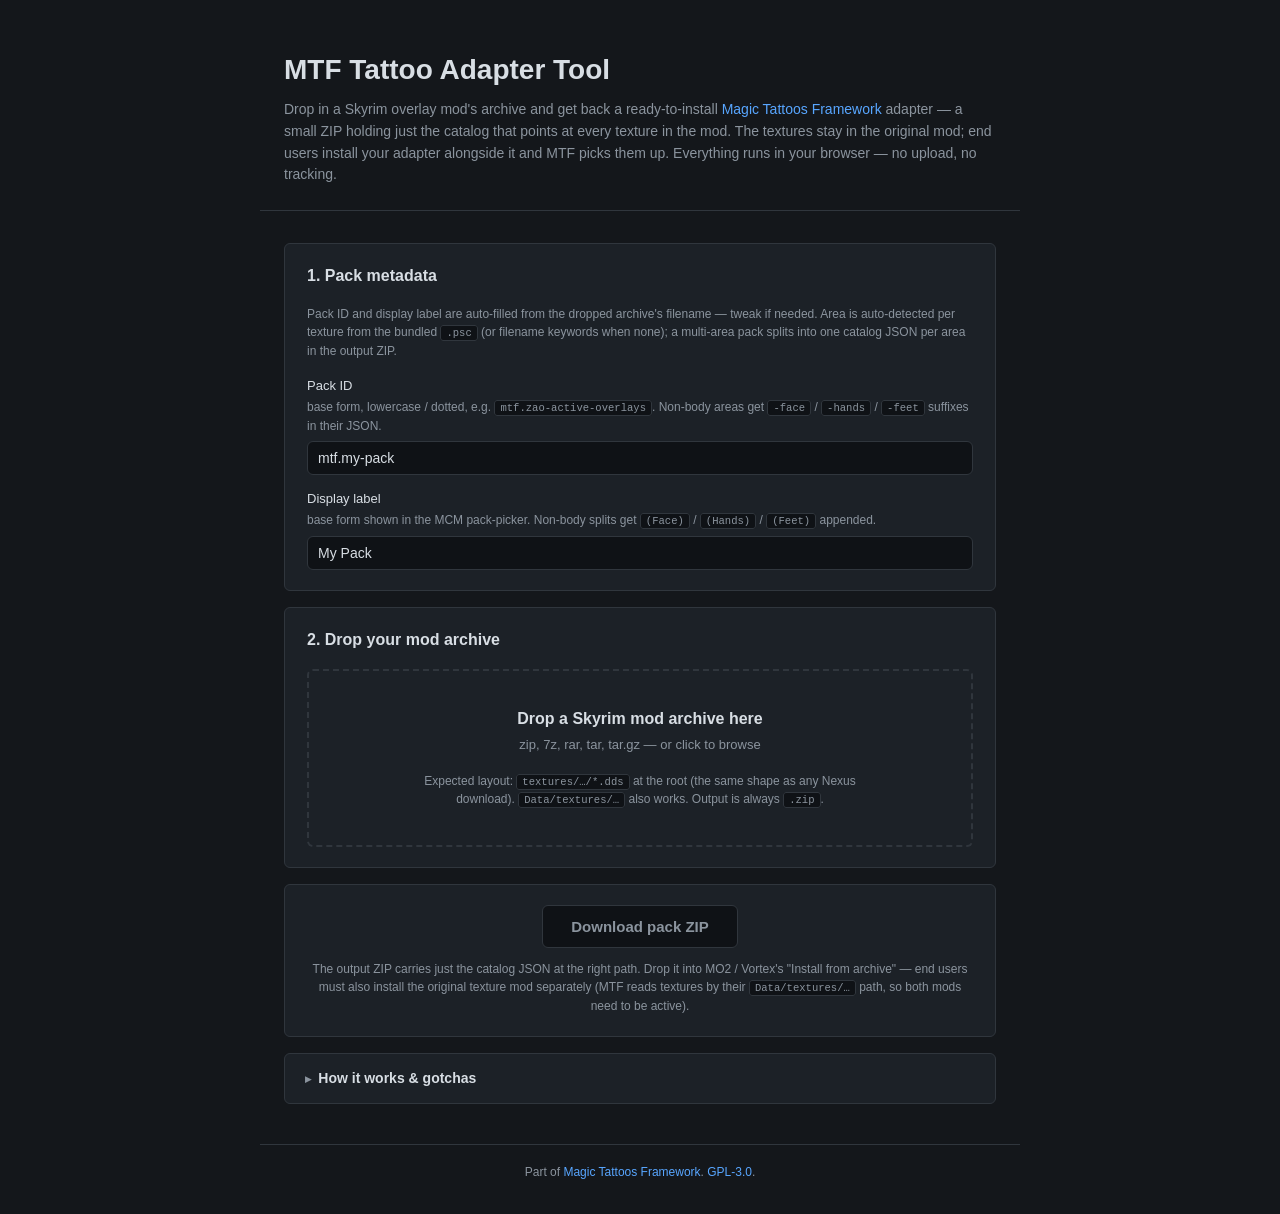
==== tools/tattoo-adapter-tool/index.html @ 71a44bf6 "refactor: rename web pack builder → MTF Tattoo Adapter Tool Renames the browser tool that converts a" ====
<!DOCTYPE html>
<html lang="en">
<head>
    <meta charset="UTF-8">
    <meta name="viewport" content="width=device-width, initial-scale=1.0">
    <title>MTF Tattoo Adapter Tool</title>
    <link rel="stylesheet" href="style.css">
</head>
<body>
    <header>
        <h1>MTF Tattoo Adapter Tool</h1>
        <p class="subtitle">
            Drop in a Skyrim overlay mod's archive and get back a ready-to-install
            <a href="https://github.com/levchimik/magic-tattoos-framework" target="_blank" rel="noopener">Magic Tattoos Framework</a>
            adapter &mdash; a small ZIP holding just the catalog that points at
            every texture in the mod. The textures stay in the original mod;
            end users install your adapter alongside it and MTF picks them up.
            Everything runs in your browser &mdash; no upload, no tracking.
        </p>
    </header>

    <main>
        <section class="form-card">
            <h2>1. Pack metadata</h2>
            <p class="form-hint">
                Pack ID and display label are auto-filled from the dropped
                archive's filename &mdash; tweak if needed. Area is
                auto-detected per texture from the bundled <code>.psc</code>
                (or filename keywords when none); a multi-area pack splits
                into one catalog JSON per area in the output ZIP.
            </p>

            <label for="packId">
                Pack ID
                <span class="hint">
                    base form, lowercase / dotted, e.g.
                    <code>mtf.zao-active-overlays</code>. Non-body areas get
                    <code>-face</code> / <code>-hands</code> / <code>-feet</code>
                    suffixes in their JSON.
                </span>
            </label>
            <input
                type="text"
                id="packId"
                value="mtf.my-pack"
                pattern="^mtf\.[a-z0-9][a-z0-9._\-]*$"
                required
                spellcheck="false"
                autocomplete="off">

            <label for="packLabel">
                Display label
                <span class="hint">
                    base form shown in the MCM pack-picker. Non-body splits
                    get <code>(Face)</code> / <code>(Hands)</code> /
                    <code>(Feet)</code> appended.
                </span>
            </label>
            <input
                type="text"
                id="packLabel"
                value="My Pack"
                required
                autocomplete="off">
        </section>

        <section class="drop-card">
            <h2>2. Drop your mod archive</h2>
            <div id="dropZone" class="drop-zone" tabindex="0" role="button" aria-label="Drop an archive here or click to browse">
                <div class="drop-prompt">
                    <strong>Drop a Skyrim mod archive here</strong>
                    <span>zip, 7z, rar, tar, tar.gz &mdash; or click to browse</span>
                    <p class="drop-hint">
                        Expected layout: <code>textures/&hellip;/*.dds</code> at the root
                        (the same shape as any Nexus download).
                        <code>Data/textures/&hellip;</code> also works.
                        Output is always <code>.zip</code>.
                    </p>
                </div>
                <input type="file" id="fileInput" accept=".zip,.7z,.rar,.tar,.tgz,.tar.gz,.iso" hidden>
            </div>
            <div id="dropMeta" class="drop-meta" hidden></div>
        </section>

        <section class="status-card" id="statusCard" hidden>
            <h2>3. Conversion report</h2>
            <div id="statusContent"></div>
        </section>

        <section class="action-card">
            <button id="downloadBtn" type="button" disabled>
                Download pack ZIP
            </button>
            <p class="action-hint">
                The output ZIP carries just the catalog JSON at the right
                path. Drop it into MO2 / Vortex's "Install from archive" &mdash;
                end users must also install the original texture mod separately
                (MTF reads textures by their <code>Data/textures/&hellip;</code>
                path, so both mods need to be active).
            </p>
        </section>

        <details class="help-card">
            <summary>How it works &amp; gotchas</summary>
            <div class="help-body">
                <p>
                    <strong>What gets written.</strong> The output ZIP contains a
                    single JSON file at
                    <code>SKSE/Plugins/StorageUtilData/MagicTattoosFramework/visuals/&lt;packid&gt;.json</code>.
                    For every <code>.dds</code> the tool finds under <code>textures/</code>,
                    it adds one entry with <code>id</code> = <code>label</code> = the filename
                    stem (no extension), a single layer pointing at the texture,
                    and the area you picked.
                </p>
                <p>
                    <strong>Why no textures in the output?</strong> Content packs are
                    pointer-only by convention &mdash; the catalog references textures
                    at their <code>Data/textures/&hellip;</code> paths, and the end user
                    is expected to have the source texture mod already installed. This
                    matches every shipping pack in the framework's
                    <a href="https://github.com/levchimik/magic-tattoos-framework/tree/main/content-packs" target="_blank" rel="noopener">content-packs/</a>
                    directory, and sidesteps redistribution / permission concerns.
                </p>
                <p>
                    <strong>No previews.</strong> Browsers can't render <code>.dds</code> natively;
                    the tool doesn't try. If you want to verify visuals you'll need
                    your usual texture viewer (or just test in-game).
                </p>
                <p>
                    <strong>Multi-layer packs.</strong> If your pack has a base + glow pair
                    (e.g. <code>actors/.../foo/001.dds</code> + <code>actors/.../foo-glow/001.dds</code>)
                    you'll get two separate entries. Open the generated JSON in a
                    text editor and merge the layers manually &mdash; the format is
                    one <code>"layers": [&hellip;]</code> array per entry, just add the second
                    texture object next to the first. <a href="https://github.com/levchimik/magic-tattoos-framework/blob/main/docs/CONTENT_PACKS.md" target="_blank" rel="noopener">Schema reference</a>.
                </p>
                <p>
                    <strong>Renaming entries.</strong> Filenames make for ugly MCM
                    dropdowns. Open the JSON and edit the <code>label</code> fields to
                    whatever reads well ("Mark 001" beats "001"). <code>id</code> values
                    must stay unique within the pack but are otherwise free-form.
                </p>
                <p>
                    <strong>.psc as the source of truth.</strong> If a Papyrus script
                    is bundled with the archive, the tool uses it to (1) supply
                    human-readable entry labels and (2) DECIDE WHICH textures to
                    catalog &mdash; any <code>.dds</code> not registered in the .psc
                    is skipped. Authors often leave unused / draft textures alongside
                    the script; respecting the .psc avoids surfacing those. If you
                    want every <code>.dds</code> regardless, pre-extract the archive
                    and remove the <code>.psc</code> before re-zipping.
                </p>
                <p>
                    <strong>Privacy.</strong> Everything happens in your browser.
                    Your archive never touches a server. View page source or open dev
                    tools to verify.
                </p>
                <p class="help-meta">
                    Powered by <a href="https://stuk.github.io/jszip/" target="_blank" rel="noopener">JSZip</a>
                    and <a href="https://github.com/nika-begiashvili/libarchivejs" target="_blank" rel="noopener">libarchive.js</a>.
                    Source: <a href="https://github.com/levchimik/magic-tattoos-framework/tree/main/tools/tattoo-adapter-tool" target="_blank" rel="noopener">tools/tattoo-adapter-tool/</a>.
                </p>
            </div>
        </details>
    </main>

    <footer>
        <p>
            Part of <a href="https://github.com/levchimik/magic-tattoos-framework" target="_blank" rel="noopener">Magic Tattoos Framework</a>.
            <a href="https://github.com/levchimik/magic-tattoos-framework/blob/main/LICENSE" target="_blank" rel="noopener">GPL-3.0</a>.
        </p>
    </footer>

    <!-- JSZip is loaded as a classic script so it exposes the `JSZip`
         global the app.js module reads. libarchive.js is itself an ES
         module, imported by app.js. -->
    <script src="vendor/jszip.min.js"></script>
    <script type="module" src="app.js"></script>
</body>
</html>
---- tools/tattoo-adapter-tool/style.css ----
/* MTF Tattoo Adapter Tool — minimal dark UI, no framework. */

:root {
    --bg:        #14171b;
    --bg-card:   #1c2127;
    --bg-input:  #0f1216;
    --fg:        #d8dee4;
    --fg-muted:  #8b949e;
    --accent:    #58a6ff;
    --accent-fg: #ffffff;
    --warn:      #f0883e;
    --error:     #f85149;
    --success:   #56d364;
    --border:    #30363d;
    --code-bg:   #0f1216;
    --radius:    6px;
    --gap:       16px;
}

* {
    box-sizing: border-box;
}

html, body {
    margin: 0;
    padding: 0;
    background: var(--bg);
    color: var(--fg);
    font-family: -apple-system, BlinkMacSystemFont, "Segoe UI", Roboto, "Helvetica Neue", Arial, sans-serif;
    font-size: 15px;
    line-height: 1.55;
}

header, main, footer {
    max-width: 760px;
    margin: 0 auto;
    padding: 0 24px;
}

header {
    padding-top: 48px;
    padding-bottom: 24px;
    border-bottom: 1px solid var(--border);
    margin-bottom: 32px;
}

header h1 {
    font-size: 28px;
    margin: 0 0 8px;
    font-weight: 600;
}

.subtitle {
    color: var(--fg-muted);
    margin: 0;
    font-size: 14px;
}

a {
    color: var(--accent);
    text-decoration: none;
}

a:hover {
    text-decoration: underline;
}

code {
    font-family: "SF Mono", Menlo, Consolas, "Liberation Mono", monospace;
    font-size: 0.88em;
    background: var(--code-bg);
    padding: 1px 5px;
    border-radius: 3px;
    border: 1px solid var(--border);
}

section {
    background: var(--bg-card);
    border: 1px solid var(--border);
    border-radius: var(--radius);
    padding: 20px 22px;
    margin-bottom: var(--gap);
}

section h2 {
    margin: 0 0 16px;
    font-size: 16px;
    font-weight: 600;
    color: var(--fg);
}

/* ─── Form ──────────────────────────────────────────────────────────────── */
.form-card .form-hint {
    margin: 0 0 16px;
    color: var(--fg-muted);
    font-size: 12px;
    line-height: 1.5;
}
.form-card .form-hint strong {
    color: var(--fg);
    font-weight: 600;
}

.form-card label {
    display: block;
    margin-top: 14px;
    margin-bottom: 6px;
    font-size: 13px;
    font-weight: 500;
}

.form-card label:first-of-type {
    margin-top: 0;
}

.form-card .hint {
    display: block;
    font-weight: 400;
    color: var(--fg-muted);
    font-size: 12px;
    margin-top: 2px;
}

.form-card input,
.form-card select {
    width: 100%;
    padding: 8px 10px;
    background: var(--bg-input);
    color: var(--fg);
    border: 1px solid var(--border);
    border-radius: var(--radius);
    font-family: inherit;
    font-size: 14px;
    outline: none;
    transition: border-color 0.15s;
}

.form-card input:focus,
.form-card select:focus {
    border-color: var(--accent);
}

.form-card input:invalid:not(:placeholder-shown) {
    border-color: var(--error);
}

/* ─── Drop zone ─────────────────────────────────────────────────────────── */
.drop-zone {
    border: 2px dashed var(--border);
    border-radius: var(--radius);
    padding: 36px 24px;
    text-align: center;
    cursor: pointer;
    transition: border-color 0.15s, background 0.15s;
    outline: none;
}

.drop-zone:hover,
.drop-zone:focus,
.drop-zone.drag-over {
    border-color: var(--accent);
    background: rgba(88, 166, 255, 0.04);
}

.drop-prompt strong {
    display: block;
    font-size: 16px;
    margin-bottom: 4px;
}

.drop-prompt span {
    display: block;
    color: var(--fg-muted);
    font-size: 13px;
    margin-bottom: 16px;
}

.drop-hint {
    color: var(--fg-muted);
    font-size: 12px;
    margin: 0;
    max-width: 480px;
    margin-left: auto;
    margin-right: auto;
}

.drop-meta {
    margin-top: 12px;
    padding: 10px 14px;
    background: var(--bg-input);
    border: 1px solid var(--border);
    border-radius: var(--radius);
    font-size: 13px;
    color: var(--fg-muted);
}

.drop-meta strong {
    color: var(--fg);
}

/* ─── Status ────────────────────────────────────────────────────────────── */
.status-card .status-row {
    display: flex;
    align-items: flex-start;
    gap: 10px;
    padding: 6px 0;
    font-size: 13px;
}

.status-card .status-row + .status-row {
    border-top: 1px solid var(--border);
}

.status-card .status-icon {
    flex-shrink: 0;
    width: 18px;
    text-align: center;
    font-weight: 700;
}

.status-icon.ok       { color: var(--success); }
.status-icon.warn     { color: var(--warn); }
.status-icon.err      { color: var(--error); }
.status-icon.info     { color: var(--accent); }

.status-card .status-row code {
    word-break: break-all;
}

.status-card .summary {
    margin-bottom: 12px;
    padding-bottom: 12px;
    border-bottom: 1px solid var(--border);
    color: var(--fg-muted);
}

.status-card .summary strong {
    color: var(--fg);
}

/* ─── Action ────────────────────────────────────────────────────────────── */
.action-card {
    text-align: center;
}

#downloadBtn {
    background: var(--accent);
    color: var(--accent-fg);
    border: none;
    padding: 12px 28px;
    font-size: 15px;
    font-weight: 600;
    border-radius: var(--radius);
    cursor: pointer;
    transition: background 0.15s, opacity 0.15s;
    font-family: inherit;
}

#downloadBtn:hover:not(:disabled) {
    background: #79b8ff;
}

#downloadBtn:disabled {
    background: var(--bg-input);
    color: var(--fg-muted);
    cursor: not-allowed;
    border: 1px solid var(--border);
}

.action-hint {
    color: var(--fg-muted);
    font-size: 12px;
    margin: 12px 0 0;
}

/* ─── Help ──────────────────────────────────────────────────────────────── */
.help-card {
    background: var(--bg-card);
    border: 1px solid var(--border);
    border-radius: var(--radius);
    padding: 0;
    margin-bottom: var(--gap);
}

.help-card summary {
    padding: 14px 20px;
    cursor: pointer;
    font-weight: 600;
    font-size: 14px;
    list-style: none;
    color: var(--fg);
}

.help-card summary::-webkit-details-marker { display: none; }

.help-card summary::before {
    content: "▸ ";
    color: var(--fg-muted);
    font-size: 12px;
    margin-right: 4px;
}

.help-card[open] summary::before {
    content: "▾ ";
}

.help-body {
    padding: 0 20px 18px;
    color: var(--fg-muted);
    font-size: 13px;
}

.help-body p {
    margin: 12px 0;
}

.help-body strong {
    color: var(--fg);
}

.help-meta {
    font-size: 12px;
    border-top: 1px solid var(--border);
    padding-top: 12px;
    margin-top: 18px;
}

/* ─── Footer ────────────────────────────────────────────────────────────── */
footer {
    margin-top: 40px;
    margin-bottom: 32px;
    padding-top: 18px;
    border-top: 1px solid var(--border);
    color: var(--fg-muted);
    font-size: 12px;
    text-align: center;
}

footer p { margin: 0; }

/* ─── Responsive tweaks ─────────────────────────────────────────────────── */
@media (max-width: 600px) {
    header, main, footer { padding-left: 16px; padding-right: 16px; }
    header { padding-top: 24px; }
    header h1 { font-size: 22px; }
    section { padding: 16px; }
}
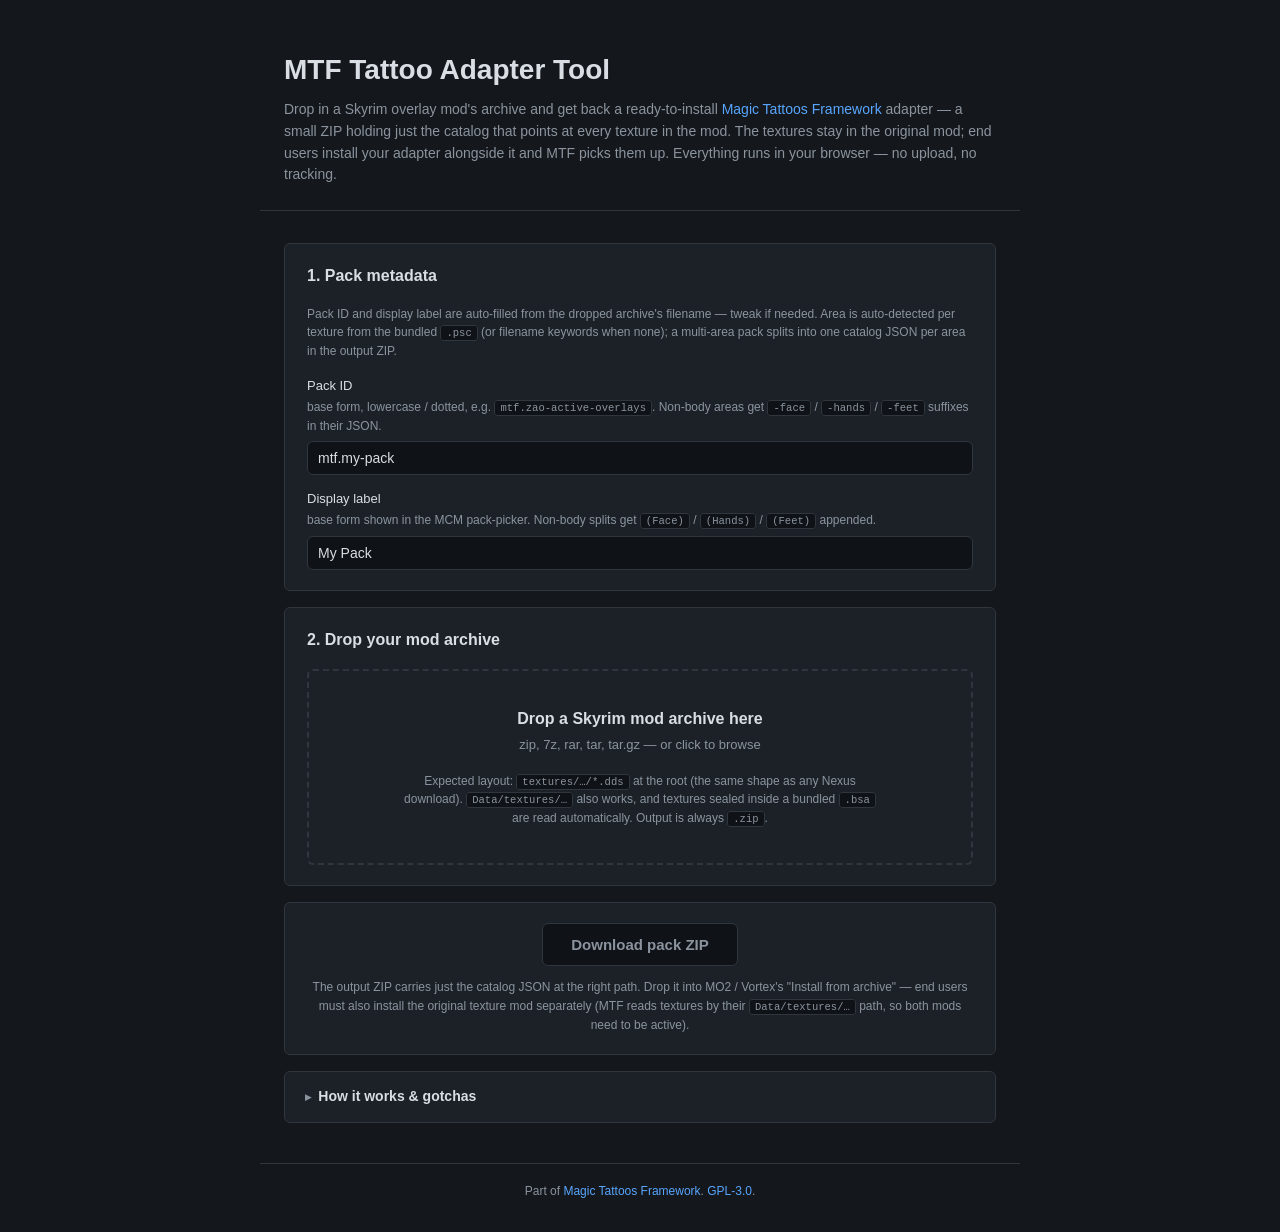
==== commit d98912d0: "adapter-tool: read textures from bundled .bsa (Community Overlays etc.) Overlay mods like Community " ====
--- a/tools/tattoo-adapter-tool/index.html
+++ b/tools/tattoo-adapter-tool/index.html
@@ -73,7 +73,8 @@
                     <p class="drop-hint">
                         Expected layout: <code>textures/&hellip;/*.dds</code> at the root
                         (the same shape as any Nexus download).
-                        <code>Data/textures/&hellip;</code> also works.
+                        <code>Data/textures/&hellip;</code> also works, and textures
+                        sealed inside a bundled <code>.bsa</code> are read automatically.
                         Output is always <code>.zip</code>.
                     </p>
                 </div>
@@ -151,6 +152,17 @@
                     and remove the <code>.psc</code> before re-zipping.
                 </p>
                 <p>
+                    <strong>BSA-packed mods.</strong> A lot of overlay mods ship their
+                    textures inside a Bethesda Archive (<code>.bsa</code>) instead of as
+                    loose files (Community Overlays 1&ndash;3, for example). The tool reads
+                    the <code>.bsa</code>'s internal name table directly &mdash; only the
+                    few-KB index at the front of the file, never the texture data &mdash;
+                    so dropping the original Nexus archive just works. Entry labels fall
+                    back to filename stems for these (the registration script is usually a
+                    compiled <code>.pex</code>, not a readable <code>.psc</code>), so you
+                    may want to prettify <code>label</code> fields afterward.
+                </p>
+                <p>
                     <strong>Privacy.</strong> Everything happens in your browser.
                     Your archive never touches a server. View page source or open dev
                     tools to verify.
